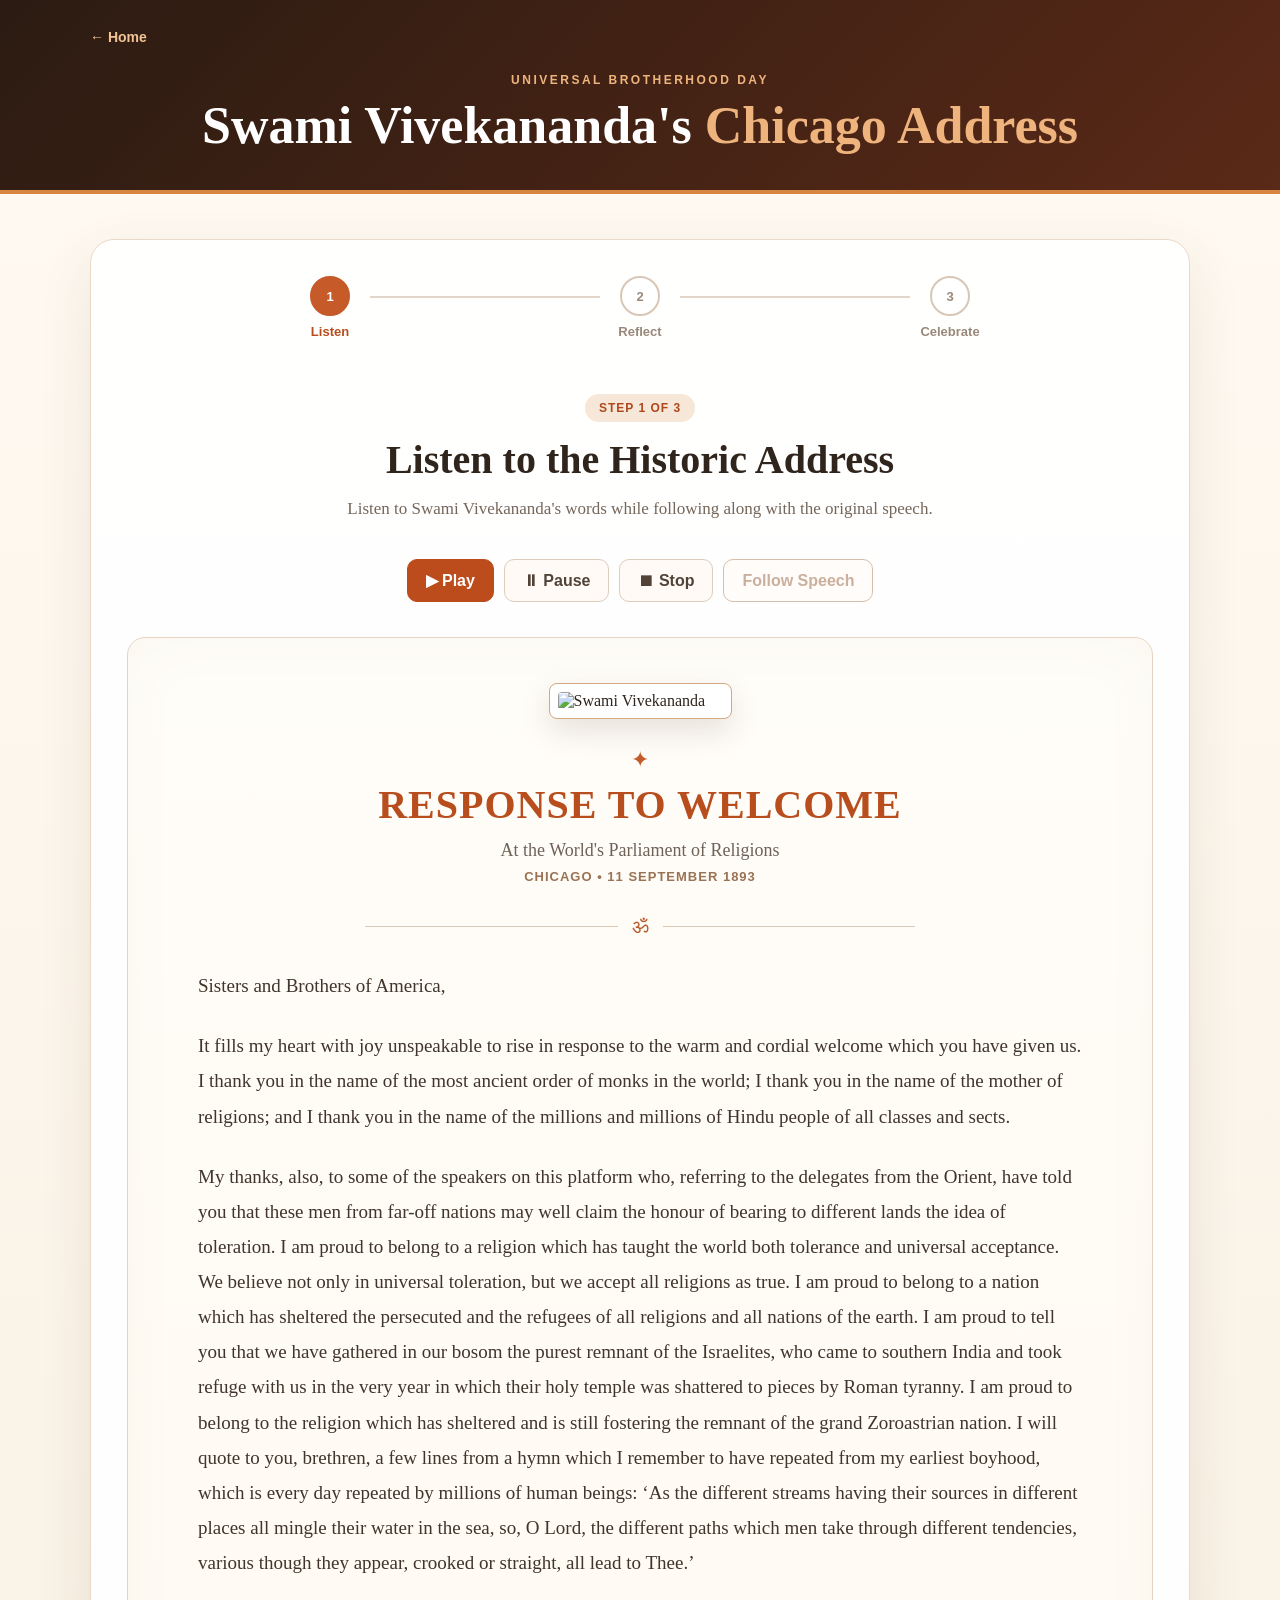
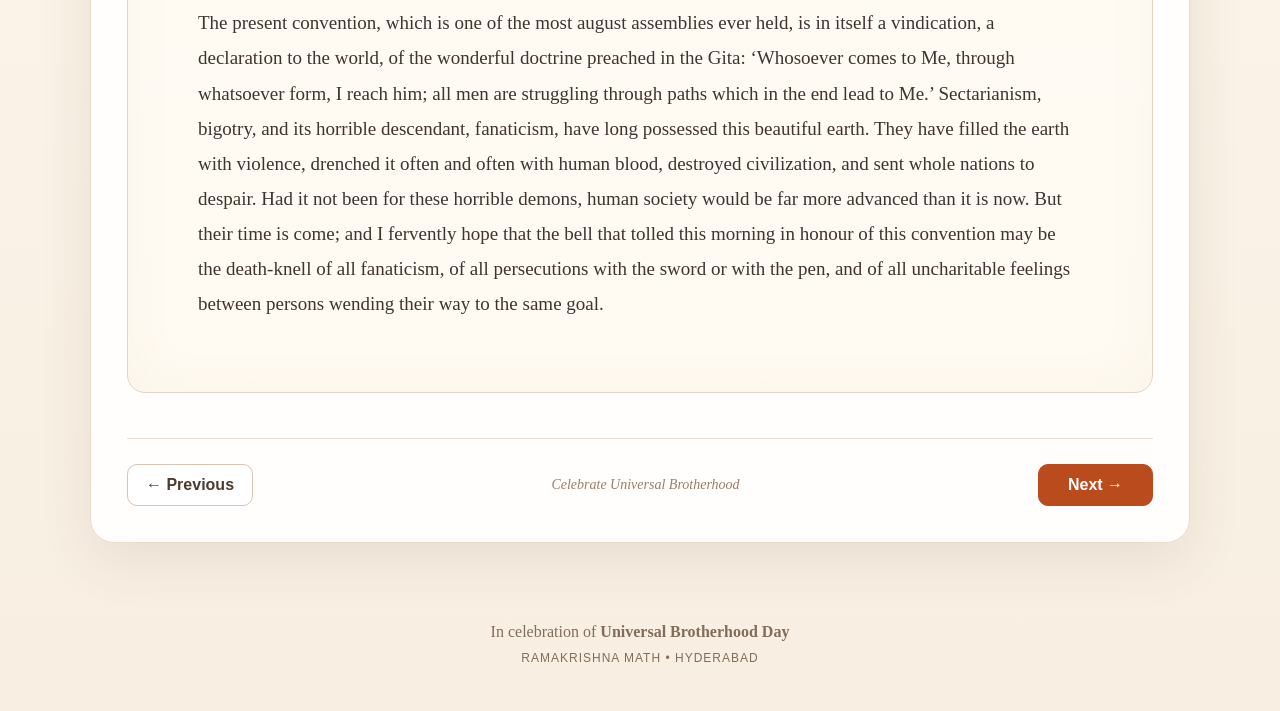
==== content.html @ 2d61b31a "Proto 1 AI UI" ====
<!DOCTYPE html>
<html lang="en">
<head>
    <meta charset="UTF-8">

    <meta
        name="viewport"
        content="width=device-width, initial-scale=1.0"
    >

    <title>Swami Vivekananda's Chicago Address</title>

    <link rel="stylesheet" href="style.css">
</head>

<body>

    <!-- ==================================================
         PAGE HEADER
    =================================================== -->

    <header class="site-header">
        <div class="header-inner">

            <a href="./" class="home-link">
                ← Home
            </a>

            <div class="header-title">
                <span class="header-kicker">
                    Universal Brotherhood Day
                </span>

                <h1>
                    Swami Vivekananda's
                    <span>Chicago Address</span>
                </h1>
            </div>

        </div>
    </header>


    <!-- ==================================================
         MAIN
    =================================================== -->

    <main class="page-shell">

        <section class="main-content">


            <!-- ==========================================
                 STEP INDICATOR
            =========================================== -->

            <div class="journey-progress">

                <div class="journey-step active">
                    <span class="journey-number">1</span>
                    <span>Listen</span>
                </div>

                <div class="journey-line"></div>

                <div class="journey-step">
                    <span class="journey-number">2</span>
                    <span>Reflect</span>
                </div>

                <div class="journey-line"></div>

                <div class="journey-step">
                    <span class="journey-number">3</span>
                    <span>Celebrate</span>
                </div>

            </div>


            <!-- ==================================================
                 SPEECH
            =================================================== -->

            <section id="speech_content">

                <div class="section-heading">

                    <span
                        id="speech_label"
                        class="step-badge"
                    >
                        Step 1 of 3
                    </span>

                    <h2>Listen to the Historic Address</h2>

                    <p>
                        Listen to Swami Vivekananda's words while
                        following along with the original speech.
                    </p>

                </div>


                <!-- AUDIO CONTROLS -->

                <div class="speech-controls">

                    <button
                        id="play_btn"
                        class="control-btn control-primary"
                        type="button"
                    >
                        <span>▶</span>
                        Play
                    </button>


                    <button
                        id="pause_btn"
                        class="control-btn"
                        type="button"
                    >
                        <span>⏸</span>
                        Pause
                    </button>


                    <button
                        id="stop_btn"
                        class="control-btn"
                        type="button"
                    >
                        <span>⏹</span>
                        Stop
                    </button>


                    <button
                        id="toggle_speech_btn"
                        class="control-btn follow-btn"
                        type="button"
                        disabled
                    >
                        Follow Speech
                    </button>

                </div>


                <audio
                    id="speech_audio"
                    src="./speech.mp3"
                ></audio>


                <!-- SPEECH DOCUMENT -->

                <section id="speech_container">

                    <div class="speech-portrait">

                        <div class="portrait-frame">

                            <img
                                src="https://belurmath.org/wp-content/uploads/2018/07/Swami-Vivekananda-Chicago-Address-217x300.png"
                                alt="Swami Vivekananda"
                            >

                        </div>

                    </div>


                    <div class="speech-heading">

                        <span class="speech-decoration">
                            ✦
                        </span>

                        <h2>
                            Response to Welcome
                        </h2>

                        <p>
                            At the World's Parliament of Religions
                        </p>

                        <strong>
                            Chicago • 11 September 1893
                        </strong>

                    </div>


                    <div class="speech-divider">
                        <span></span>
                        <span class="divider-symbol">ॐ</span>
                        <span></span>
                    </div>


                    <section id="speech_main_text">

                        <p id="para_1"></p>
                        <p id="para_2"></p>
                        <p id="para_3"></p>
                        <p id="para_4"></p>

                    </section>

                </section>

            </section>


            <!-- ==================================================
                 QUIZ
            =================================================== -->

            <section id="quiz_content">

                <div class="section-heading">

                    <span
                        id="quiz_label"
                        class="step-badge"
                    >
                        Step 2 of 3
                    </span>

                    <h2>Reflect on the Message</h2>

                    <p>
                        Answer five simple questions about the
                        speech you have just experienced.
                    </p>

                </div>


                <div class="quiz-panel">

                    <div class="quiz-panel-heading">

                        <div>
                            <span class="mini-label">
                                Quick Quiz
                            </span>

                            <h3>
                                How well do you remember the message?
                            </h3>
                        </div>

                        <span class="question-count">
                            5 Questions
                        </span>

                    </div>


                    <div id="quiz_questions"></div>


                    <div class="quiz-actions">

                        <button
                            id="evaluate_quiz_btn"
                            class="primary-btn"
                            type="button"
                        >
                            Evaluate Answers
                        </button>


                        <button
                            id="reroll_quiz_btn"
                            class="secondary-btn"
                            type="button"
                        >
                            ↻ Reroll Questions
                        </button>


                        <span id="quiz_result"></span>

                    </div>

                </div>

            </section>


            <!-- ==================================================
                 SELFIE / CERTIFICATE
            =================================================== -->

            <section id="selfie_content">

                <div class="section-heading">

                    <span
                        id="selfie_label"
                        class="step-badge"
                    >
                        Step 3 of 3
                    </span>

                    <h2>Celebrate the Message</h2>

                    <p>
                        Add your name, take a selfie and create your
                        commemorative Universal Brotherhood Day
                        certificate.
                    </p>

                </div>


                <section
                    class="selfie-taker"
                    id="selfie_taker"
                >

                    <div class="certificate-intro">

                        <div class="certificate-icon">
                            ✦
                        </div>

                        <h3>
                            Your Certificate Awaits
                        </h3>

                        <p>
                            Enter your name exactly as you would
                            like it to appear on your certificate.
                        </p>

                    </div>


                    <div class="name-field">

                        <label for="user_name">
                            Your Name
                        </label>

                        <input
                            type="text"
                            id="user_name"
                            name="user_name"
                            placeholder="Enter your name..."
                            autocomplete="name"
                        >

                    </div>


                    <button
                        class="selfie-btn primary-btn"
                        id="selfie_btn"
                        type="button"
                    >
                        📷 Click a Selfie
                    </button>

                </section>

            </section>


            <!-- ==================================================
                 NAVIGATION
            =================================================== -->

            <footer class="flow-navigation">

                <button
                    id="prev_btn"
                    class="nav-btn nav-previous"
                    type="button"
                >
                    ← Previous
                </button>


                <span class="navigation-message">
                    Celebrate Universal Brotherhood
                </span>


                <button
                    id="next_btn"
                    class="nav-btn nav-next"
                    type="button"
                >
                    Next →
                </button>

            </footer>

        </section>

    </main>


    <footer class="site-footer">

        <p>
            In celebration of
            <strong>Universal Brotherhood Day</strong>
        </p>

        <span>
            Ramakrishna Math • Hyderabad
        </span>

    </footer>


    <script src="constants.js"></script>
    <script src="app.js"></script>

</body>
</html>
---- style.css ----
/* =========================================================
   GLOBAL
========================================================= */

* {
    box-sizing: border-box;
}

html {
    scroll-behavior: smooth;
}

body {
    margin: 0;

    font-family:
        Georgia,
        "Times New Roman",
        serif;

    color: #30251d;

    background:
        linear-gradient(
            180deg,
            #fffaf2 0%,
            #f8efe2 100%
        );

    min-height: 100vh;
}

button,
input {
    font: inherit;
}

button {
    cursor: pointer;
}

button:disabled {
    cursor: not-allowed;
    opacity: 0.45;
}


/* =========================================================
   HEADER
========================================================= */

.site-header {
    padding: 28px 24px 36px;

    background:
        linear-gradient(
            135deg,
            #2b1b12,
            #5a2917
        );

    color: white;

    border-bottom: 4px solid #d78642;
}

.header-inner {
    width: min(1100px, 100%);
    margin: 0 auto;
}

.home-link {
    display: inline-block;

    margin-bottom: 28px;

    color: #f2c495;

    font-family: Arial, sans-serif;
    font-size: 14px;
    font-weight: 700;

    text-decoration: none;
}

.home-link:hover {
    color: white;
}

.header-title {
    text-align: center;
}

.header-kicker {
    display: block;

    margin-bottom: 10px;

    color: #efb47d;

    font-family: Arial, sans-serif;
    font-size: 12px;
    font-weight: 700;

    letter-spacing: 2.5px;
    text-transform: uppercase;
}

.header-title h1 {
    margin: 0;

    font-size: clamp(32px, 5vw, 52px);
    line-height: 1.1;
}

.header-title h1 span {
    color: #efb47d;
}


/* =========================================================
   PAGE SHELL
========================================================= */

.page-shell {
    width: min(1100px, calc(100% - 32px));

    margin: 45px auto;
}

.main-content {
    padding: 36px;

    background: rgba(255, 255, 255, 0.94);

    border: 1px solid #ead9c7;
    border-radius: 24px;

    box-shadow:
        0 18px 55px
        rgba(73, 45, 26, 0.09);
}


/* =========================================================
   JOURNEY PROGRESS
========================================================= */

.journey-progress {
    max-width: 700px;

    display: flex;
    align-items: center;

    margin: 0 auto 55px;
}

.journey-step {
    display: flex;
    flex-direction: column;
    align-items: center;

    gap: 8px;

    min-width: 80px;

    color: #9a887a;

    font-family: Arial, sans-serif;
    font-size: 13px;
    font-weight: 700;
}

.journey-number {
    width: 40px;
    height: 40px;

    display: flex;
    align-items: center;
    justify-content: center;

    border: 2px solid #d8c7b7;
    border-radius: 50%;

    background: white;
}

.journey-step.active {
    color: #b84e1e;
}

.journey-step.active .journey-number {
    border-color: #c65a28;
    background: #c65a28;
    color: white;
}

.journey-line {
    flex: 1;

    height: 2px;

    margin-bottom: 22px;

    background: #e3d5c8;
}


/* =========================================================
   SECTION HEADINGS
========================================================= */

.section-heading {
    max-width: 760px;

    margin: 0 auto 35px;

    text-align: center;
}

.step-badge {
    display: inline-block;

    margin-bottom: 14px;
    padding: 7px 14px;

    border-radius: 999px;

    background: #f7e7d8;
    color: #ad481d;

    font-family: Arial, sans-serif;
    font-size: 12px;
    font-weight: 800;

    letter-spacing: 1px;
    text-transform: uppercase;
}

.section-heading h2 {
    margin: 0 0 12px;

    font-size: clamp(29px, 4vw, 40px);
}

.section-heading p {
    margin: 0;

    color: #75665a;

    font-size: 17px;
    line-height: 1.7;
}


/* =========================================================
   SPEECH CONTROLS
========================================================= */

.speech-controls {
    display: flex;
    flex-wrap: wrap;
    justify-content: center;

    gap: 10px;

    margin-bottom: 35px;
}

.control-btn,
.primary-btn,
.secondary-btn,
.nav-btn,
.selfie-btn {
    border: 0;
    border-radius: 10px;

    padding: 11px 18px;

    font-family: Arial, sans-serif;
    font-weight: 700;

    transition:
        transform 0.18s ease,
        background 0.18s ease,
        box-shadow 0.18s ease;
}

.control-btn {
    border: 1px solid #ddcdbc;

    background: #fffaf5;
    color: #514338;
}

.control-btn:hover:not(:disabled) {
    background: #f7eadf;
    transform: translateY(-1px);
}

.control-primary {
    border-color: #bc4c1c;

    background: #bc4c1c;
    color: white;
}

.control-primary:hover:not(:disabled) {
    background: #963b16;
}

.follow-btn {
    border-color: #a57245;
    color: #8b5228;
}


/* =========================================================
   SPEECH DOCUMENT
========================================================= */

#speech_container {
    padding: 45px clamp(22px, 6vw, 70px);

    border: 1px solid #e4d4c3;
    border-radius: 18px;

    background:
        linear-gradient(
            rgba(255, 253, 248, 0.96),
            rgba(255, 250, 241, 0.96)
        );

    box-shadow:
        inset 0 0 60px
        rgba(119, 77, 40, 0.035);
}

.speech-portrait {
    display: flex;
    justify-content: center;

    margin-bottom: 28px;
}

.portrait-frame {
    padding: 8px;

    border: 1px solid #d3aa7e;
    border-radius: 8px;

    background: #fff;

    box-shadow:
        0 12px 30px
        rgba(64, 39, 22, 0.13);
}

.portrait-frame img {
    display: block;

    width: 165px;
    height: auto;

    border-radius: 4px;
}

.speech-heading {
    text-align: center;
}

.speech-decoration {
    color: #c45a28;

    font-size: 22px;
}

.speech-heading h2 {
    margin: 8px 0 12px;

    color: #b84e1e;

    font-size: clamp(28px, 4vw, 40px);

    text-transform: uppercase;
    letter-spacing: 1px;
}

.speech-heading p {
    margin: 0 0 6px;

    color: #6f6258;

    font-size: 18px;
}

.speech-heading strong {
    color: #9a7254;

    font-family: Arial, sans-serif;
    font-size: 13px;

    letter-spacing: 1px;
    text-transform: uppercase;
}

.speech-divider {
    display: flex;
    align-items: center;

    gap: 14px;

    max-width: 550px;

    margin: 30px auto;
}

.speech-divider > span:not(.divider-symbol) {
    flex: 1;
    height: 1px;

    background: #ddc8b5;
}

.divider-symbol {
    color: #b85a2b;

    font-size: 20px;
}


/* =========================================================
   SPEECH TEXT
========================================================= */

#speech_main_text {
    height: auto;

    overflow: visible;

    color: #40352c;

    font-size: 19px;
    line-height: 1.85;

    transition: height 0.3s ease;
}

#speech_main_text p {
    margin: 0 0 25px;
}

#speech_main_text.follow-speech {
    height: 500px;

    overflow-y: hidden;

    padding: 15px 20px;

    border-radius: 12px;

    background: #fff;
}

.word {
    border-radius: 4px;

    transition:
        background 0.12s ease,
        color 0.12s ease;
}

.word-active {
    padding: 2px 3px;

    background: #f6c66c;
    color: #42260d;
}


/* =========================================================
   QUIZ
========================================================= */

#quiz_content,
#selfie_content {
    display: none;
}

.quiz-panel {
    max-width: 820px;

    margin: 0 auto;

    padding: 30px;

    border: 1px solid #e3d4c5;
    border-radius: 18px;

    background: #fffdf9;
}

.quiz-panel-heading {
    display: flex;
    justify-content: space-between;
    align-items: flex-start;

    gap: 20px;

    margin-bottom: 30px;
}

.mini-label {
    color: #b64d1f;

    font-family: Arial, sans-serif;
    font-size: 12px;
    font-weight: 800;

    letter-spacing: 1.5px;
    text-transform: uppercase;
}

.quiz-panel-heading h3 {
    margin: 7px 0 0;

    font-size: 25px;
}

.question-count {
    flex-shrink: 0;

    padding: 7px 12px;

    border-radius: 999px;

    background: #f4e8dc;
    color: #80583a;

    font-family: Arial, sans-serif;
    font-size: 12px;
    font-weight: 700;
}

.quiz-question {
    margin-bottom: 25px;
    padding: 22px;

    border: 1px solid #eadfd4;
    border-radius: 12px;

    background: white;
}

.quiz-question h3 {
    margin: 0 0 18px;

    font-size: 18px;
    line-height: 1.5;
}

.quiz-option {
    display: block;

    margin: 9px 0;
    padding: 12px 14px;

    border: 1px solid #e6ddd5;
    border-radius: 9px;

    font-family: Arial, sans-serif;
    font-size: 15px;

    cursor: pointer;

    transition:
        border 0.15s ease,
        background 0.15s ease;
}

.quiz-option:hover {
    border-color: #d7a37d;
    background: #fff8f1;
}

.quiz-option input {
    margin-right: 10px;
}

.quiz-option.correct {
    border-color: #76a978;
    background: #e8f5e8;
}

.quiz-option.wrong {
    border-color: #d77b73;
    background: #fae6e4;
}

.quiz-actions {
    display: flex;
    flex-wrap: wrap;
    align-items: center;

    gap: 12px;

    margin-top: 25px;
}

.primary-btn {
    background: #bd4e1e;
    color: white;
}

.primary-btn:hover:not(:disabled) {
    background: #963b16;

    transform: translateY(-1px);
}

.secondary-btn {
    border: 1px solid #dac8b8;

    background: white;
    color: #604b3c;
}

.secondary-btn:hover {
    background: #f8eee5;
}

#quiz_result {
    margin-left: auto;

    color: #8d421f;

    font-family: Arial, sans-serif;
    font-size: 18px;
    font-weight: 800;
}


/* =========================================================
   SELFIE / CERTIFICATE
========================================================= */

.selfie-taker {
    max-width: 900px;

    margin: 0 auto;
    padding: 35px;

    border: 1px solid #e1cfbd;
    border-radius: 18px;

    background:
        linear-gradient(
            135deg,
            #fffaf3,
            #f8eadb
        );

    text-align: center;
}

.certificate-intro {
    max-width: 570px;

    margin: 0 auto 30px;
}

.certificate-icon {
    width: 55px;
    height: 55px;

    display: flex;
    align-items: center;
    justify-content: center;

    margin: 0 auto 15px;

    border-radius: 50%;

    background: #c15828;
    color: white;

    font-size: 22px;
}

.certificate-intro h3 {
    margin: 0 0 10px;

    font-size: 27px;
}

.certificate-intro p {
    margin: 0;

    color: #77675b;

    font-size: 16px;
    line-height: 1.6;
}

.name-field {
    max-width: 480px;

    margin: 0 auto 20px;

    text-align: left;
}

.name-field label {
    display: block;

    margin-bottom: 8px;

    font-family: Arial, sans-serif;
    font-size: 13px;
    font-weight: 800;

    color: #5d4939;
}

#user_name {
    width: 100%;

    padding: 14px 16px;

    border: 1px solid #d5c0ae;
    border-radius: 10px;

    outline: none;

    background: white;

    font-family: Arial, sans-serif;
    font-size: 16px;

    transition:
        border 0.2s ease,
        box-shadow 0.2s ease;
}

#user_name:focus {
    border-color: #c45b29;

    box-shadow:
        0 0 0 3px
        rgba(196, 91, 41, 0.12);
}

.selfie-btn {
    display: block;

    margin: 15px auto;
}


/* Camera */

#selfie_taker video {
    display: block;

    width: 400px;
    height: 600px;
    max-width: 100%;

    margin: 25px auto;

    border: 6px solid white;
    border-radius: 20px;

    object-fit: cover;
    object-position: center;

    box-shadow:
        0 12px 35px
        rgba(58, 37, 24, 0.18);
}


/* Certificate preview */

#selfie_taker canvas {
    display: block;

    width: 100%;
    max-width: 800px;
    height: auto;

    margin: 30px auto;

    border-radius: 10px;

    box-shadow:
        0 15px 40px
        rgba(57, 36, 21, 0.16);
}

.capture-btn,
.download-btn {
    display: block;

    margin: 15px auto;
    padding: 11px 22px;

    border: 0;
    border-radius: 10px;

    background: #bd4e1e;
    color: white;

    font-family: Arial, sans-serif;
    font-weight: 700;
}


/* =========================================================
   BOTTOM NAVIGATION
========================================================= */

.flow-navigation {
    display: flex;
    align-items: center;
    justify-content: space-between;

    gap: 20px;

    margin-top: 45px;
    padding-top: 25px;

    border-top: 1px solid #eadfd4;
}

.nav-btn {
    min-width: 115px;

    border: 1px solid #d8c5b4;

    background: white;
    color: #4d3b2e;
}

.nav-btn:hover:not(:disabled) {
    background: #f7ece2;

    transform: translateY(-1px);
}

.nav-next {
    border-color: #b94b1c;

    background: #b94b1c;
    color: white;
}

.nav-next:hover:not(:disabled) {
    background: #923914;
}

.navigation-message {
    color: #9b7d66;

    font-size: 14px;
    font-style: italic;
}


/* =========================================================
   SITE FOOTER
========================================================= */

.site-footer {
    padding: 35px 20px 45px;

    text-align: center;

    color: #826c5a;
}

.site-footer p {
    margin: 0 0 7px;
}

.site-footer span {
    font-family: Arial, sans-serif;
    font-size: 12px;

    letter-spacing: 1px;
    text-transform: uppercase;
}


/* =========================================================
   MOBILE
========================================================= */

@media (max-width: 700px) {

    .page-shell {
        width: min(100% - 18px, 1100px);

        margin: 18px auto;
    }

    .main-content {
        padding: 24px 16px;

        border-radius: 16px;
    }

    .journey-step {
        min-width: 55px;

        font-size: 11px;
    }

    .journey-number {
        width: 34px;
        height: 34px;
    }

    #speech_container {
        padding: 30px 18px;
    }

    #speech_main_text {
        font-size: 17px;
        line-height: 1.75;
    }

    #speech_main_text.follow-speech {
        height: 420px;
        padding: 10px;
    }

    .speech-controls {
        display: grid;
        grid-template-columns: 1fr 1fr;
    }

    .control-btn {
        width: 100%;
    }

    .quiz-panel {
        padding: 18px;
    }

    .quiz-panel-heading {
        flex-direction: column;
    }

    .quiz-actions {
        flex-direction: column;
        align-items: stretch;
    }

    .quiz-actions button {
        width: 100%;
    }

    #quiz_result {
        margin-left: 0;

        text-align: center;
    }

    .selfie-taker {
        padding: 25px 16px;
    }

    .flow-navigation {
        flex-wrap: wrap;
    }

    .navigation-message {
        display: none;
    }

    .nav-btn {
        flex: 1;
    }

}
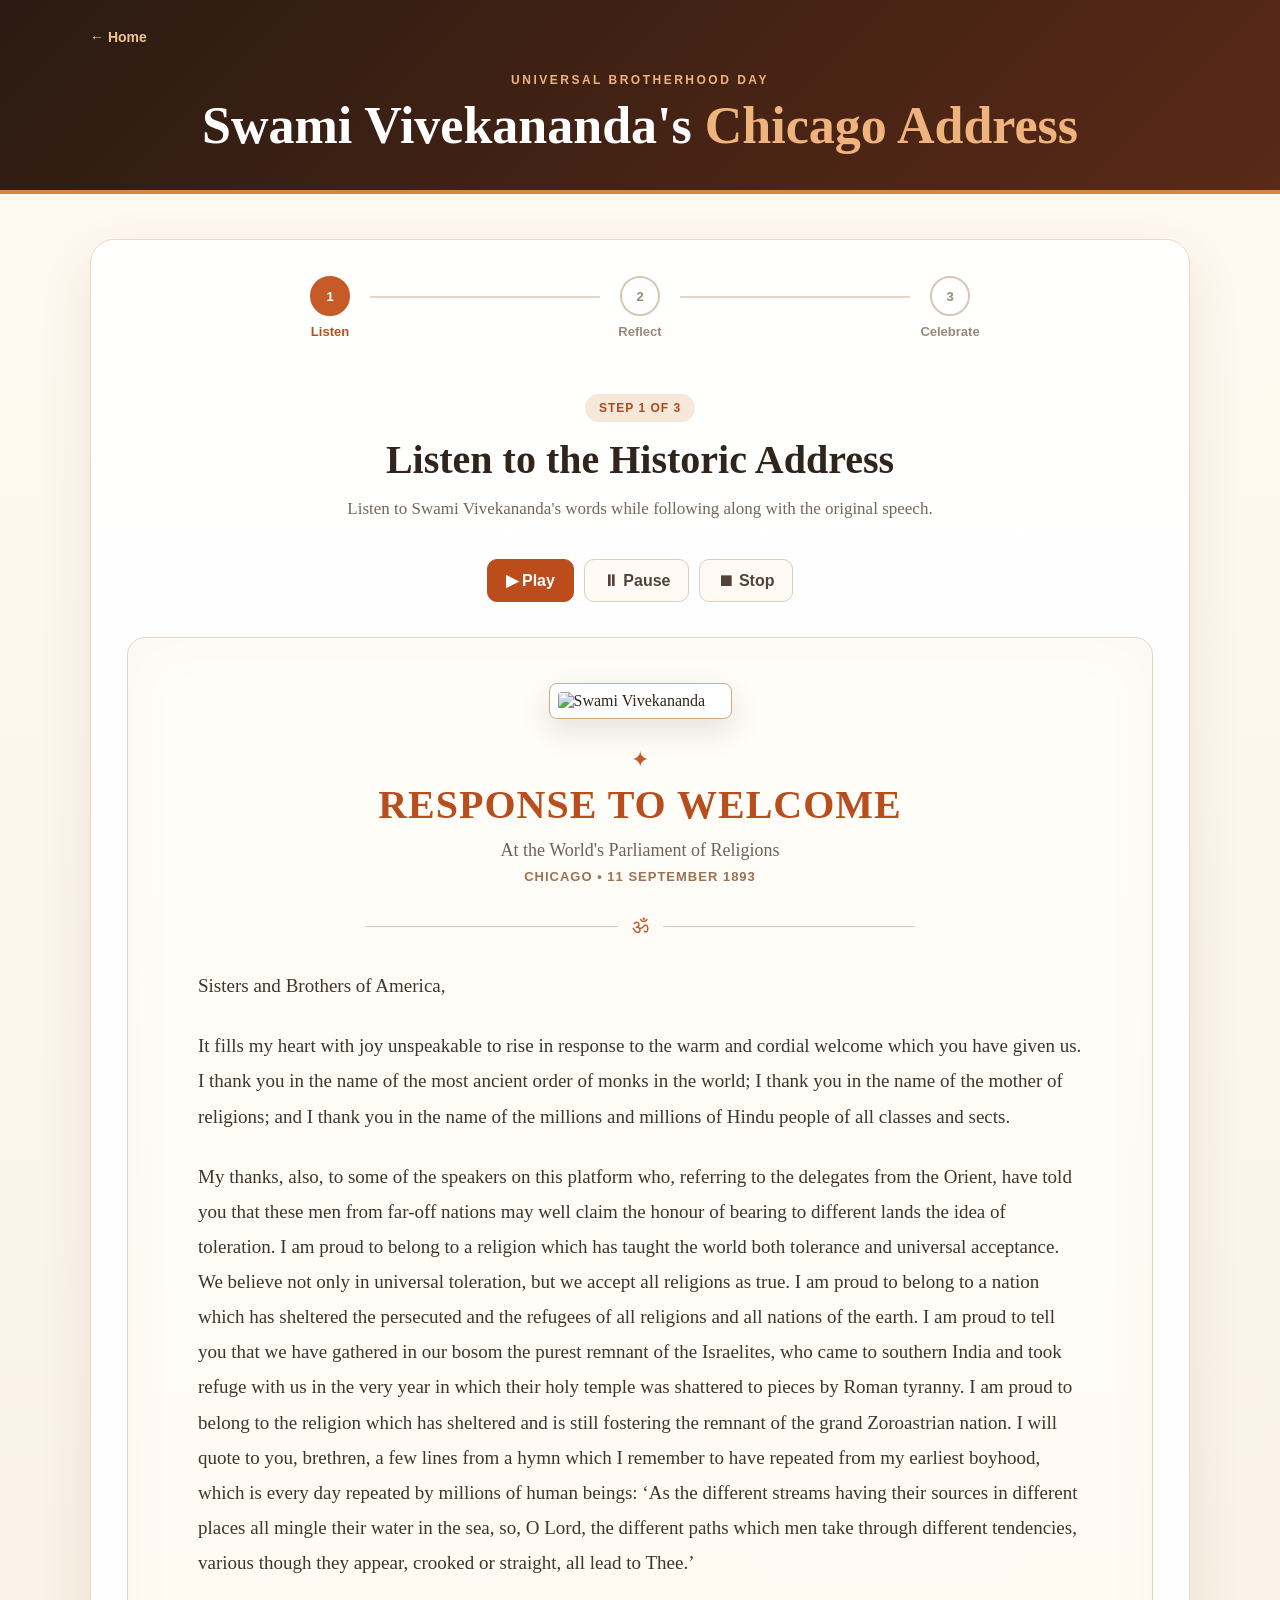
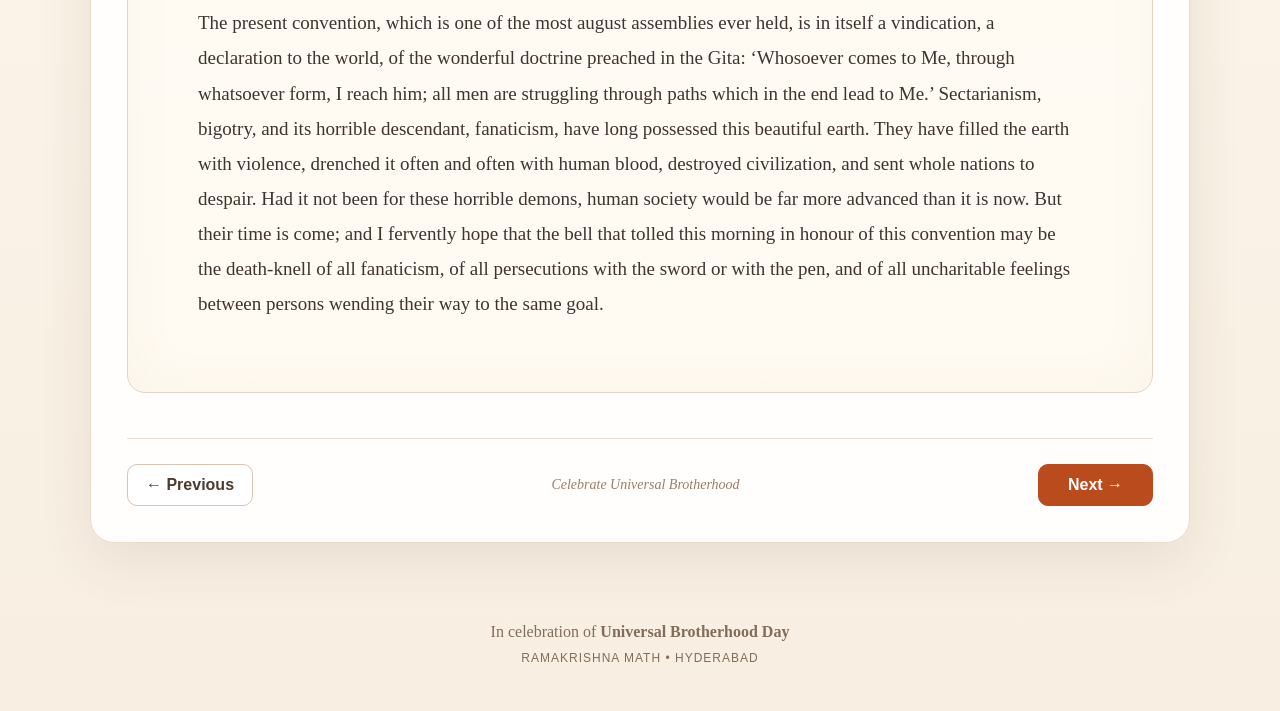
==== commit b56e449d: "Share button Added" ====
--- a/content.html
+++ b/content.html
@@ -56,21 +56,21 @@
 
             <div class="journey-progress">
 
-                <div class="journey-step active">
+                <div id="speech_journey_step" class="journey-step active">
                     <span class="journey-number">1</span>
                     <span>Listen</span>
                 </div>
 
                 <div class="journey-line"></div>
 
-                <div class="journey-step">
+                <div id="quiz_journey_step" class="journey-step">
                     <span class="journey-number">2</span>
                     <span>Reflect</span>
                 </div>
 
                 <div class="journey-line"></div>
 
-                <div class="journey-step">
+                <div id="selfie_journey_step" class="journey-step">
                     <span class="journey-number">3</span>
                     <span>Celebrate</span>
                 </div>
@@ -141,6 +141,7 @@
                         id="toggle_speech_btn"
                         class="control-btn follow-btn"
                         type="button"
+                        style="display:none;"
                         disabled
                     >
                         Follow Speech
--- a/style.css
+++ b/style.css
@@ -760,25 +760,24 @@
 /* Camera */
 
 #selfie_taker video {
-    display: block;
-
-    width: 400px;
-    height: 600px;
-    max-width: 100%;
-
-    margin: 25px auto;
-
-    border: 6px solid white;
-    border-radius: 20px;
-
-    object-fit: cover;
-    object-position: center;
-
-    box-shadow:
-        0 12px 35px
-        rgba(58, 37, 24, 0.18);
-}
-
+  display: block;
+
+  width: min(100%, 600px);
+  height: auto;
+  aspect-ratio: 2 / 3;
+
+  margin: 25px auto;
+
+  object-fit: contain;
+  object-position: center;
+
+  transform: scaleX(-1);
+
+  background: #111;
+
+  border: 6px solid white;
+  border-radius: 20px;
+}
 
 /* Certificate preview */
 
@@ -799,7 +798,8 @@
 }
 
 .capture-btn,
-.download-btn {
+.download-btn,
+.share-cert-btn{
     display: block;
 
     margin: 15px auto;
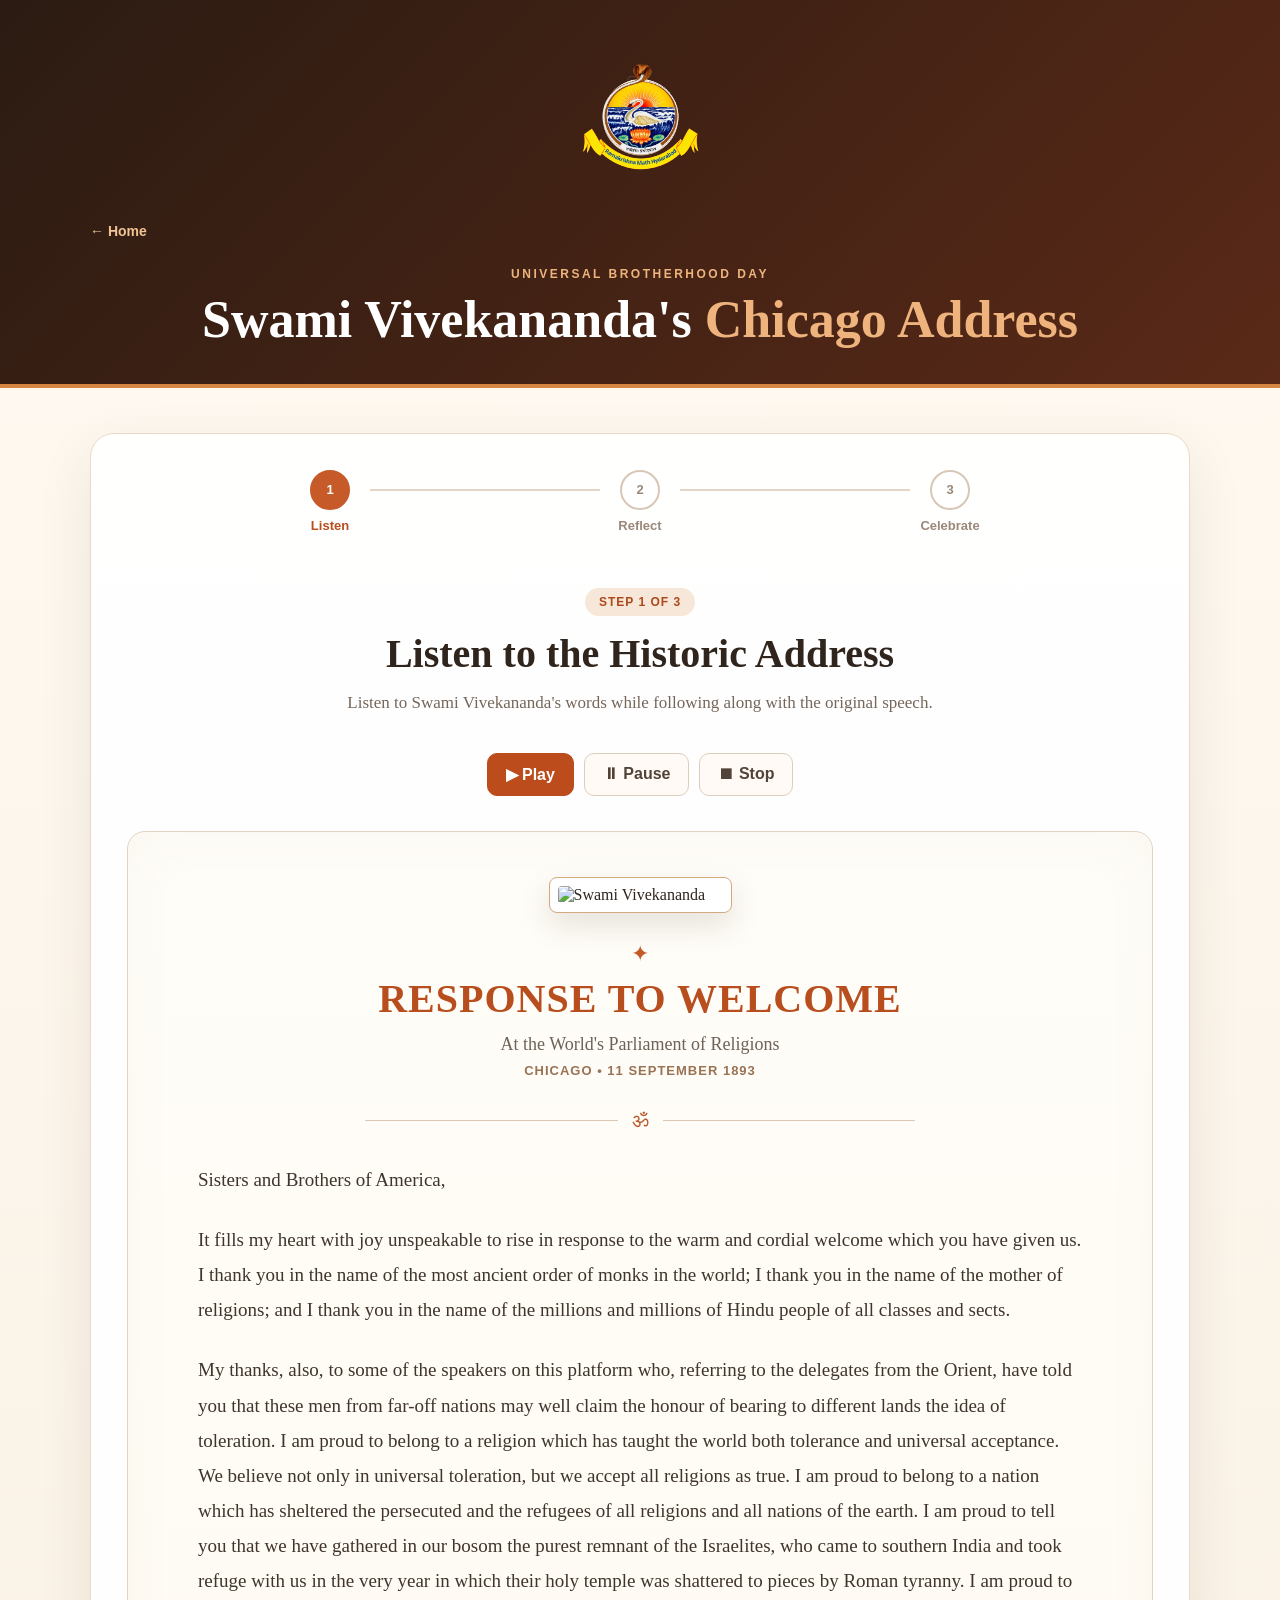
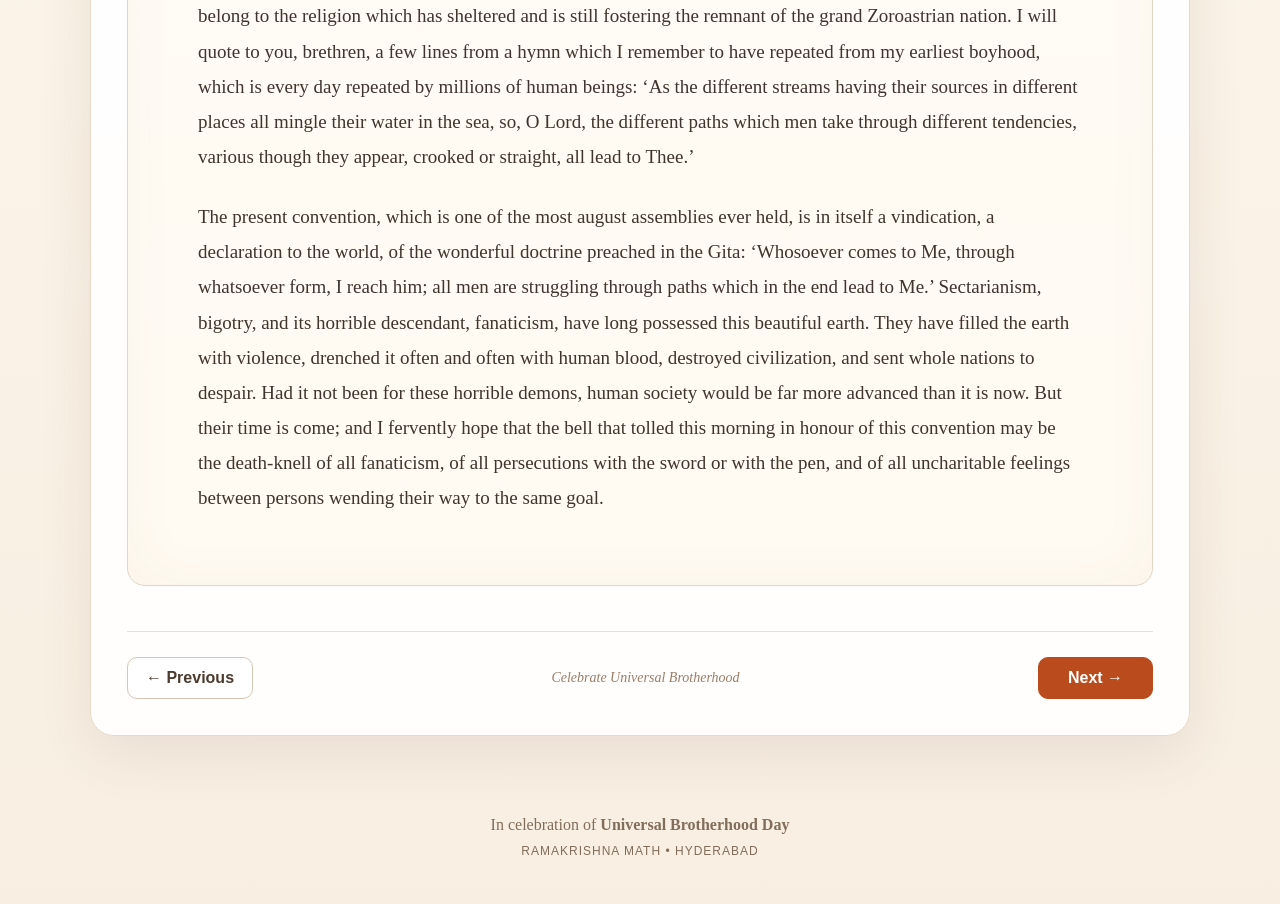
==== commit 6009b83c: "Add images and logo assets" ====
--- a/content.html
+++ b/content.html
@@ -21,6 +21,14 @@
 
     <header class="site-header">
         <div class="header-inner">
+
+            <a href="./" class="brand" aria-label="Universal Brotherhood Day home">
+                <img
+                    class="site-logo"
+                    src="./rkm_hyd_logo.svg"
+                    alt="Ramakrishna Math Hyderabad logo"
+                >
+            </a>
 
             <a href="./" class="home-link">
                 ← Home
--- a/style.css
+++ b/style.css
@@ -67,6 +67,17 @@
 .header-inner {
     width: min(1100px, 100%);
     margin: 0 auto;
+}
+
+.brand {
+    display: block;
+}
+
+.site-logo {
+    display: block;
+    width: 120px;
+    height: auto;
+    margin: 0 auto 24px;
 }
 
 .home-link {
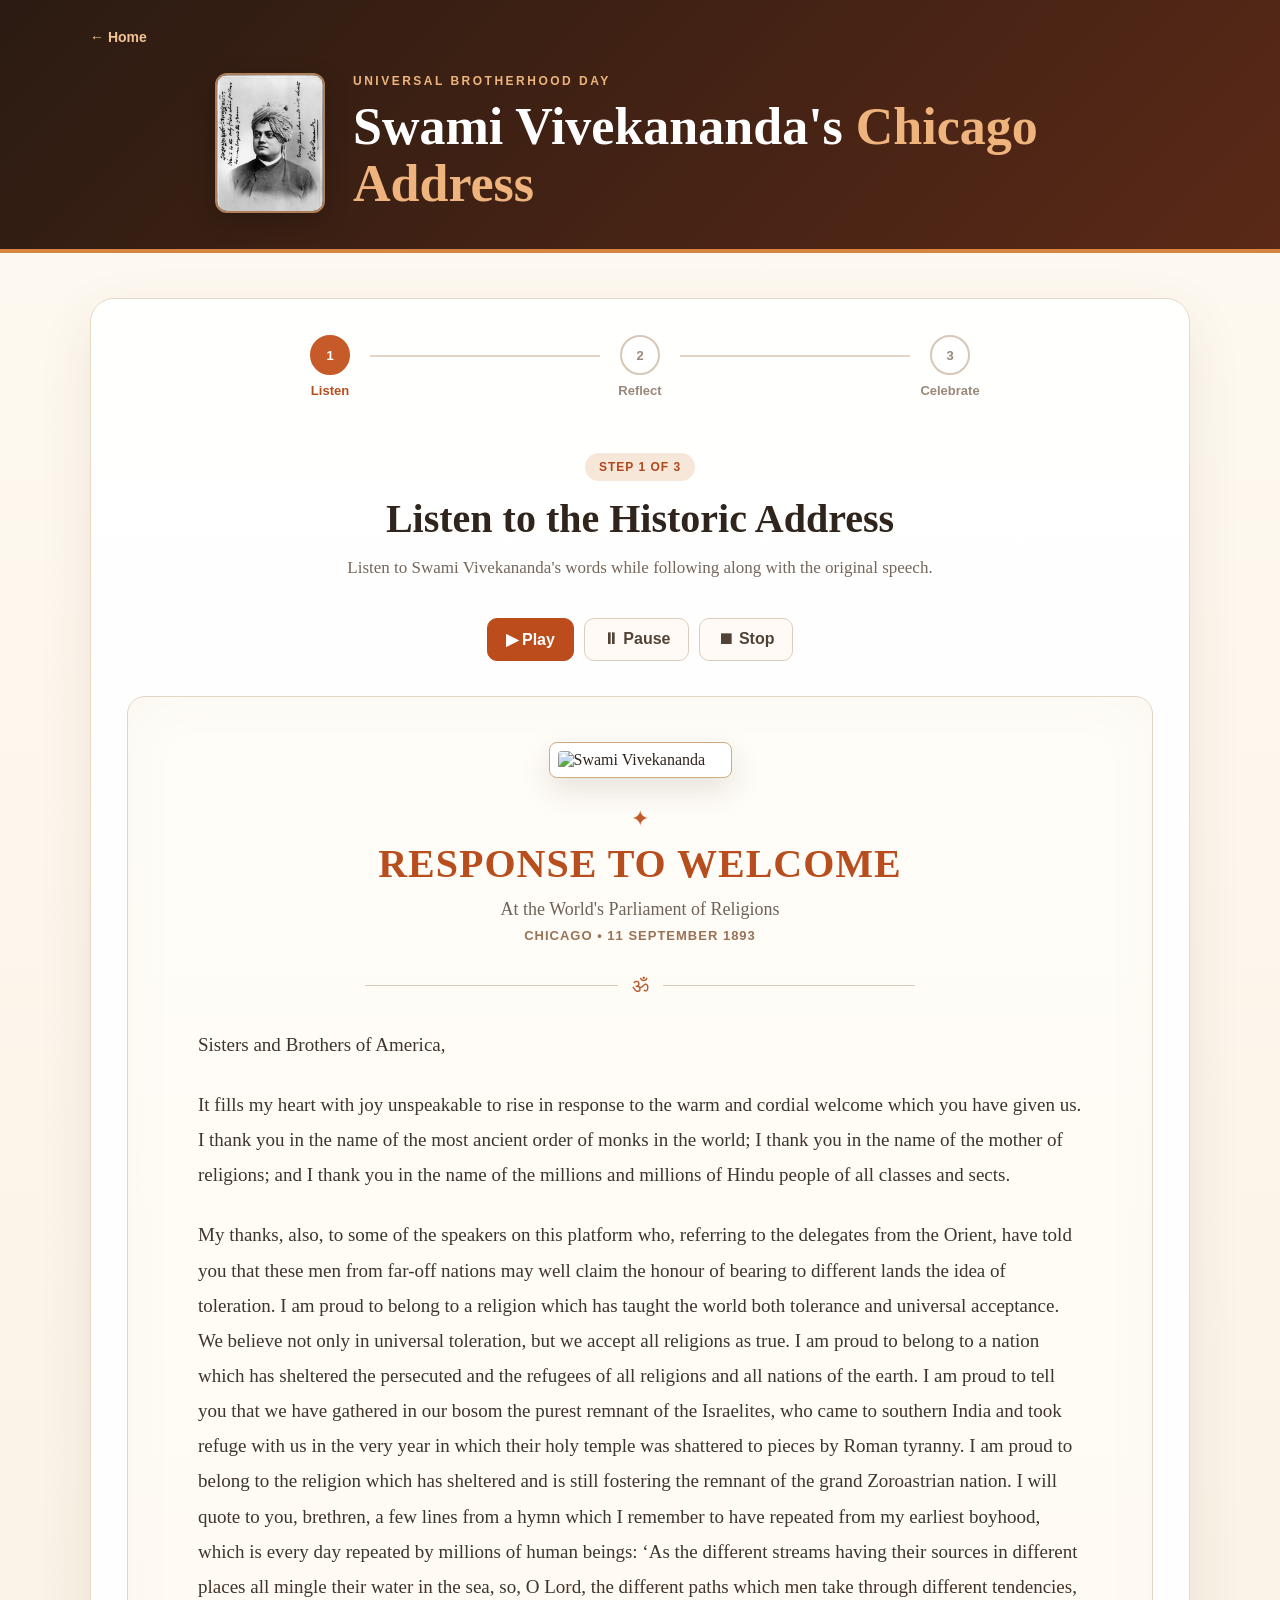
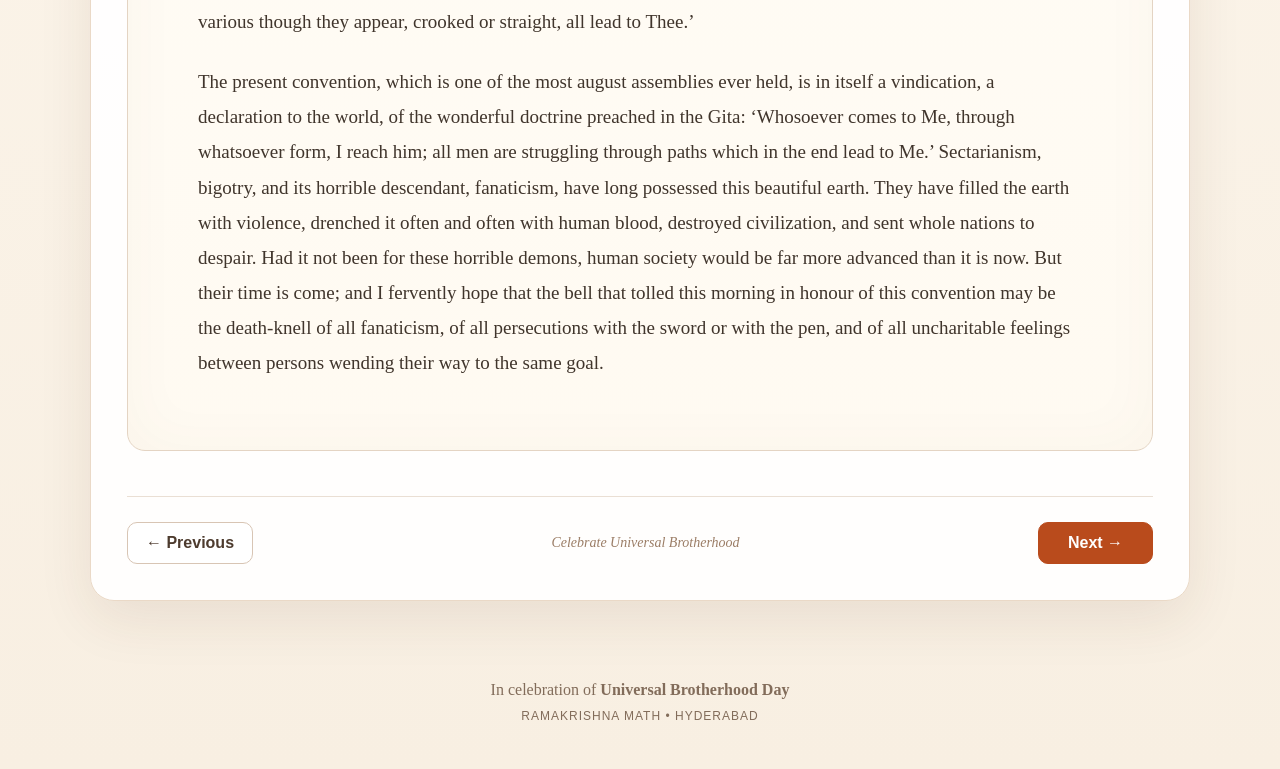
==== commit a270cfcd: "Added Swamiji Photo to Main flow Header, also updated share link" ====
--- a/content.html
+++ b/content.html
@@ -19,20 +19,20 @@
          PAGE HEADER
     =================================================== -->
 
-    <header class="site-header">
-        <div class="header-inner">
-
-            <a href="./" class="brand" aria-label="Universal Brotherhood Day home">
-                <img
-                    class="site-logo"
-                    src="./rkm_hyd_logo.svg"
-                    alt="Ramakrishna Math Hyderabad logo"
-                >
-            </a>
-
-            <a href="./" class="home-link">
-                ← Home
-            </a>
+<header class="site-header">
+    <div class="header-inner">
+
+        <a href="./" class="home-link">
+            ← Home
+        </a>
+
+        <div class="header-hero">
+
+            <img
+                src="./swamiji_chicago_header.jpg"
+                alt="Swami Vivekananda"
+                class="header-swami"
+            >
 
             <div class="header-title">
                 <span class="header-kicker">
@@ -46,8 +46,9 @@
             </div>
 
         </div>
-    </header>
-
+
+    </div>
+</header>
 
     <!-- ==================================================
          MAIN
--- a/style.css
+++ b/style.css
@@ -69,16 +69,8 @@
     margin: 0 auto;
 }
 
-.brand {
-    display: block;
-}
-
-.site-logo {
-    display: block;
-    width: 120px;
-    height: auto;
-    margin: 0 auto 24px;
-}
+
+/* HOME LINK */
 
 .home-link {
     display: inline-block;
@@ -98,8 +90,46 @@
     color: white;
 }
 
+
+/* IMAGE + TITLE */
+
+.header-hero {
+    display: flex;
+    align-items: center;
+    justify-content: center;
+
+    gap: 28px;
+
+    max-width: 850px;
+    margin: 0 auto;
+}
+
+
+/* SWAMIJI IMAGE */
+
+.header-swami {
+    width: 110px;
+    height: 140px;
+
+    object-fit: cover;
+    object-position: top center;
+
+    flex-shrink: 0;
+
+    border-radius: 12px;
+
+    border: 2px solid rgba(239, 180, 125, 0.65);
+
+    box-shadow:
+        0 8px 25px
+        rgba(0, 0, 0, 0.22);
+}
+
+
+/* TITLE */
+
 .header-title {
-    text-align: center;
+    text-align: left;
 }
 
 .header-kicker {
@@ -128,6 +158,39 @@
     color: #efb47d;
 }
 
+
+/* MOBILE */
+
+@media (max-width: 600px) {
+
+    .site-header {
+        padding: 20px 16px 28px;
+    }
+
+    .home-link {
+        margin-bottom: 20px;
+    }
+
+    .header-hero {
+        gap: 16px;
+    }
+
+    .header-swami {
+        width: 75px;
+        height: 100px;
+
+        border-radius: 9px;
+    }
+
+    .header-title h1 {
+        font-size: 28px;
+    }
+
+    .header-kicker {
+        font-size: 10px;
+        letter-spacing: 1.5px;
+    }
+}
 
 /* =========================================================
    PAGE SHELL
@@ -827,6 +890,65 @@
 }
 
 
+.participation-message {
+  max-width: 650px;
+
+  margin: 30px auto 10px;
+  padding: 24px 28px;
+
+  text-align: center;
+
+  background: #fff8ef;
+
+  border: 1px solid #ead4bd;
+  border-radius: 16px;
+
+  box-shadow:
+    0 8px 25px rgba(80, 48, 25, 0.07);
+}
+
+.participation-icon {
+  display: block;
+
+  margin-bottom: 8px;
+
+  color: #c35422;
+  font-size: 22px;
+}
+
+.thank-you {
+  margin: 0 0 10px;
+
+  color: #a7431c;
+
+  font-family: Georgia, serif;
+  font-size: 22px;
+  font-weight: bold;
+}
+
+.invitation {
+  margin: 0;
+
+  color: #5d4a3d;
+
+  font-size: 16px;
+  line-height: 1.7;
+}
+
+.invitation strong {
+  color: #8f3c1c;
+}
+
+.invitation-closing {
+  margin: 12px 0 0;
+
+  color: #806653;
+
+  font-size: 14px;
+  font-style: italic;
+}
+
+
 /* =========================================================
    BOTTOM NAVIGATION
 ========================================================= */
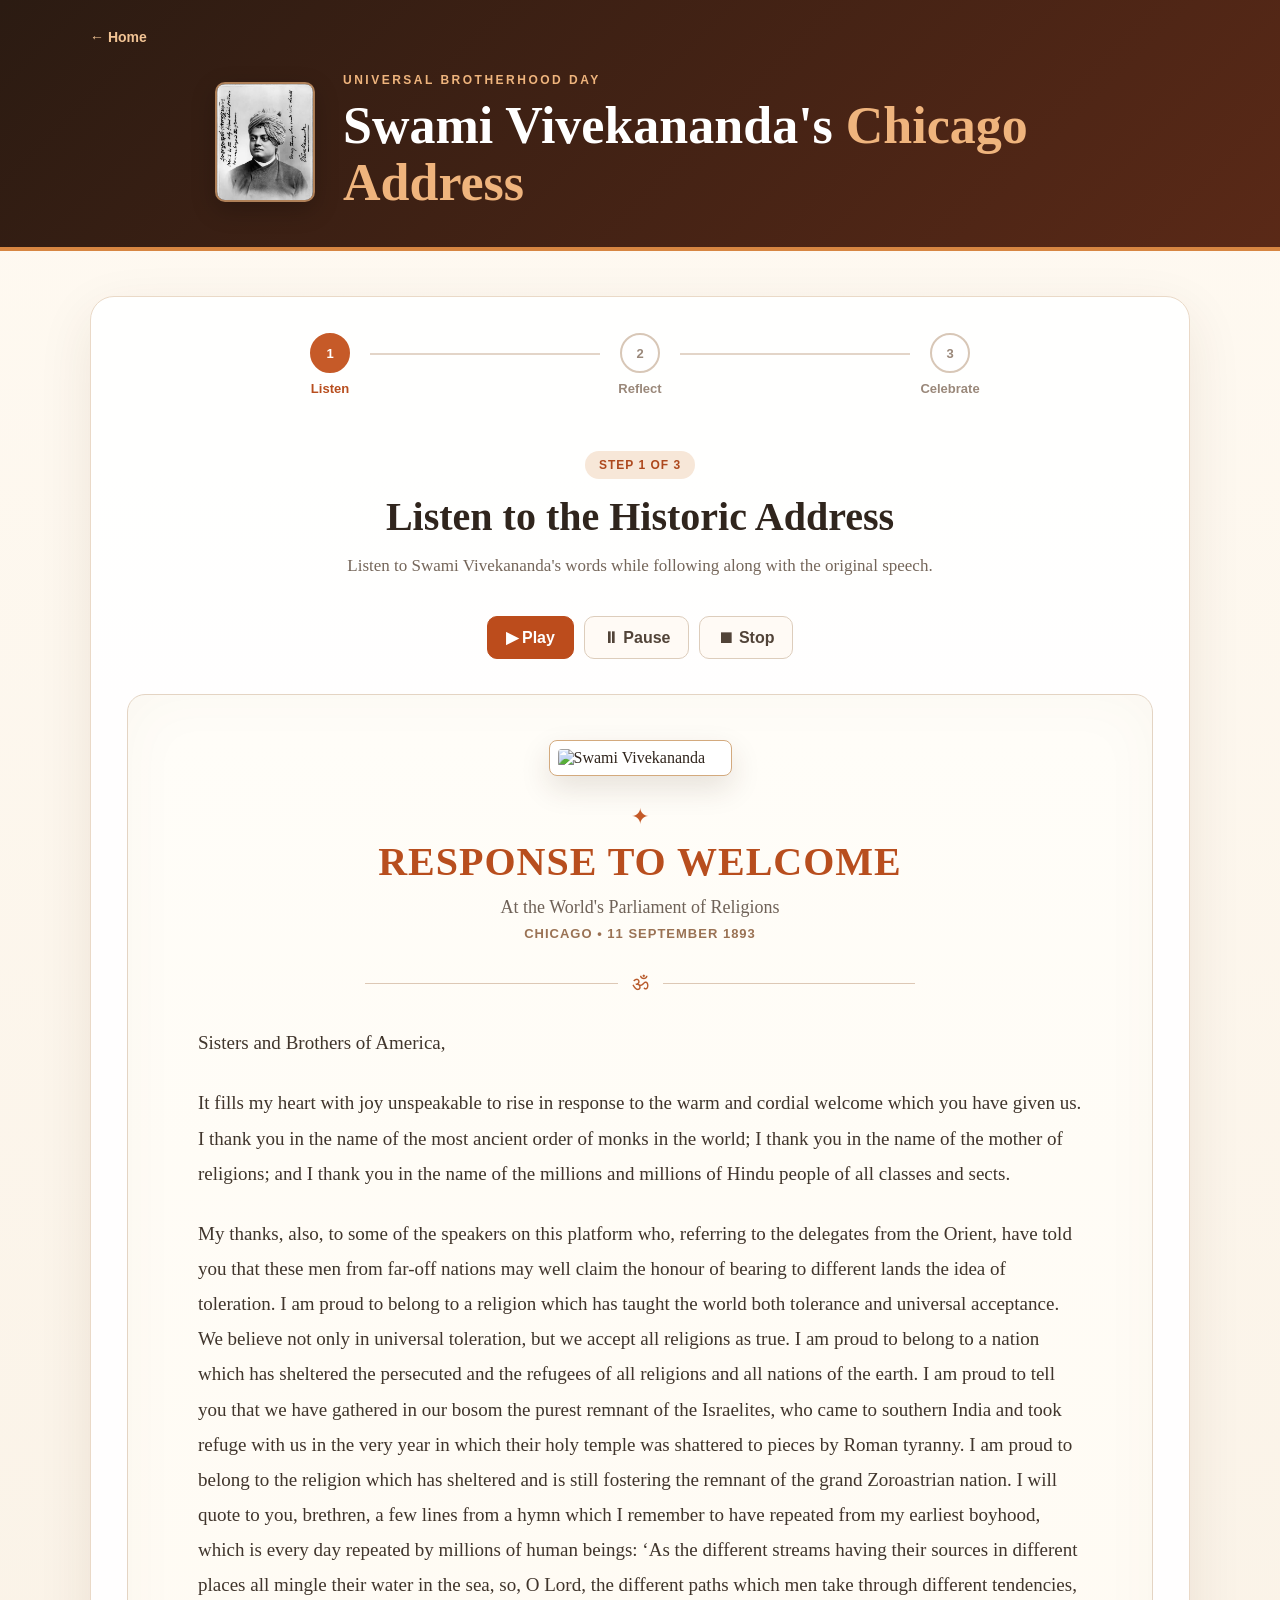
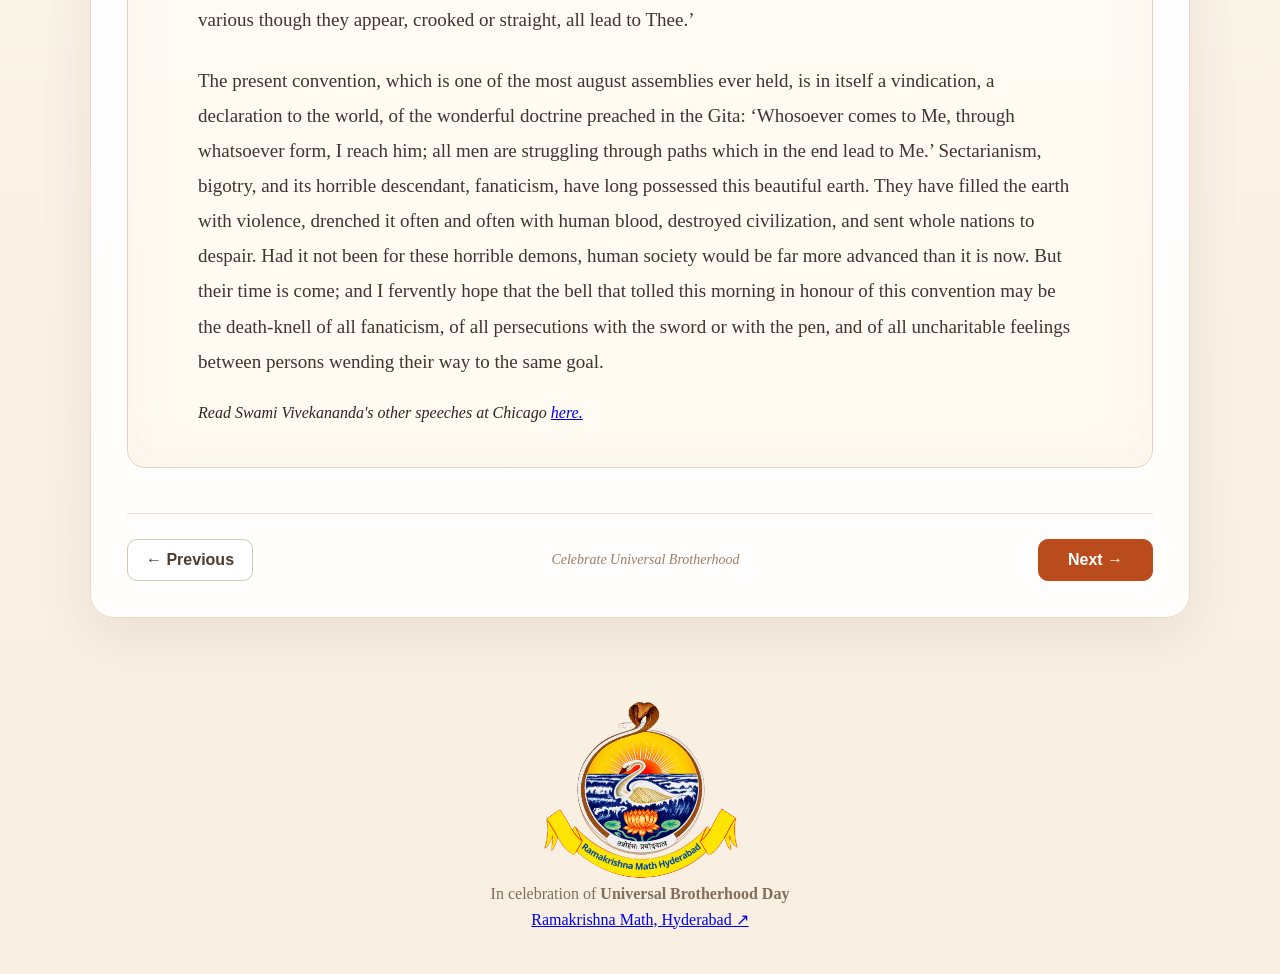
==== commit dbfd3225: "Added participation count" ====
--- a/content.html
+++ b/content.html
@@ -219,7 +219,7 @@
                         <p id="para_4"></p>
 
                     </section>
-
+                    <em>Read Swami Vivekananda's other speeches at Chicago <a href="https://belurmath.org/swami-vivekananda-speeches-at-the-parliament-of-religions-chicago-1893/" target="_blank" rel="noopener noreferrer">here.</a></em>
                 </section>
 
             </section>
@@ -350,7 +350,12 @@
                         </p>
 
                     </div>
-
+                    
+                    <p class="privacy-note">
+    🔒 Your privacy matters. Your name and photo are used only in your
+    browser to generate the certificate. They are not uploaded, stored,
+    or sent to any server.
+</p>
 
                     <div class="name-field">
 
@@ -418,18 +423,28 @@
 
 
     <footer class="site-footer">
+                <img src="math_logo.svg" style="width: 20vw; max-width: 200px; height: auto;" alt="Ramakrishna Math Logo" />
+
 
         <p>
             In celebration of
             <strong>Universal Brotherhood Day</strong>
         </p>
 
-        <span>
-            Ramakrishna Math • Hyderabad
-        </span>
+    <a
+        href="https://www.rkmath.org"
+        target="_blank"
+        rel="noopener noreferrer"
+        class="organizer-link"
+    >
+        Ramakrishna Math, Hyderabad ↗
+    </a>
 
     </footer>
 
+    <script src="https://cdn.jsdelivr.net/npm/@supabase/supabase-js@2"></script>
+
+<script src="./supabase.js"></script>
 
     <script src="constants.js"></script>
     <script src="app.js"></script>
--- a/style.css
+++ b/style.css
@@ -1,5 +1,5 @@
 /* =========================================================
-   GLOBAL
+GLOBAL
 ========================================================= */
 
 * {
@@ -14,18 +14,18 @@
     margin: 0;
 
     font-family:
-        Georgia,
-        "Times New Roman",
-        serif;
+    Georgia,
+    "Times New Roman",
+    serif;
 
     color: #30251d;
 
     background:
-        linear-gradient(
-            180deg,
-            #fffaf2 0%,
-            #f8efe2 100%
-        );
+    linear-gradient(
+    180deg,
+    #fffaf2 0%,
+    #f8efe2 100%
+    );
 
     min-height: 100vh;
 }
@@ -46,18 +46,18 @@
 
 
 /* =========================================================
-   HEADER
+HEADER
 ========================================================= */
 
 .site-header {
     padding: 28px 24px 36px;
 
     background:
-        linear-gradient(
-            135deg,
-            #2b1b12,
-            #5a2917
-        );
+    linear-gradient(
+    135deg,
+    #2b1b12,
+    #5a2917
+    );
 
     color: white;
 
@@ -108,23 +108,27 @@
 /* SWAMIJI IMAGE */
 
 .header-swami {
-    width: 110px;
-    height: 140px;
+    width: 100px;
+    height: 120px;
+
+    min-width: 100px;
+    max-width: 100px;
+
+    min-height: 120px;
+    max-height: 120px;
 
     object-fit: cover;
     object-position: top center;
 
-    flex-shrink: 0;
-
-    border-radius: 12px;
-
+    flex: 0 0 100px;
+
+    border-radius: 10px;
     border: 2px solid rgba(239, 180, 125, 0.65);
 
     box-shadow:
-        0 8px 25px
-        rgba(0, 0, 0, 0.22);
-}
-
+    0 8px 25px
+    rgba(0, 0, 0, 0.22);
+}
 
 /* TITLE */
 
@@ -176,12 +180,17 @@
     }
 
     .header-swami {
-        width: 75px;
-        height: 100px;
-
-        border-radius: 9px;
-    }
-
+        width: 70px;
+        height: 90px;
+
+        min-width: 70px;
+        max-width: 70px;
+
+        min-height: 90px;
+        max-height: 90px;
+
+        flex-basis: 70px;
+    }
     .header-title h1 {
         font-size: 28px;
     }
@@ -193,7 +202,7 @@
 }
 
 /* =========================================================
-   PAGE SHELL
+PAGE SHELL
 ========================================================= */
 
 .page-shell {
@@ -211,13 +220,13 @@
     border-radius: 24px;
 
     box-shadow:
-        0 18px 55px
-        rgba(73, 45, 26, 0.09);
-}
-
-
-/* =========================================================
-   JOURNEY PROGRESS
+    0 18px 55px
+    rgba(73, 45, 26, 0.09);
+}
+
+
+/* =========================================================
+JOURNEY PROGRESS
 ========================================================= */
 
 .journey-progress {
@@ -281,7 +290,7 @@
 
 
 /* =========================================================
-   SECTION HEADINGS
+SECTION HEADINGS
 ========================================================= */
 
 .section-heading {
@@ -328,7 +337,7 @@
 
 
 /* =========================================================
-   SPEECH CONTROLS
+SPEECH CONTROLS
 ========================================================= */
 
 .speech-controls {
@@ -355,9 +364,9 @@
     font-weight: 700;
 
     transition:
-        transform 0.18s ease,
-        background 0.18s ease,
-        box-shadow 0.18s ease;
+    transform 0.18s ease,
+    background 0.18s ease,
+    box-shadow 0.18s ease;
 }
 
 .control-btn {
@@ -390,7 +399,7 @@
 
 
 /* =========================================================
-   SPEECH DOCUMENT
+SPEECH DOCUMENT
 ========================================================= */
 
 #speech_container {
@@ -400,14 +409,14 @@
     border-radius: 18px;
 
     background:
-        linear-gradient(
-            rgba(255, 253, 248, 0.96),
-            rgba(255, 250, 241, 0.96)
-        );
+    linear-gradient(
+    rgba(255, 253, 248, 0.96),
+    rgba(255, 250, 241, 0.96)
+    );
 
     box-shadow:
-        inset 0 0 60px
-        rgba(119, 77, 40, 0.035);
+    inset 0 0 60px
+    rgba(119, 77, 40, 0.035);
 }
 
 .speech-portrait {
@@ -426,8 +435,8 @@
     background: #fff;
 
     box-shadow:
-        0 12px 30px
-        rgba(64, 39, 22, 0.13);
+    0 12px 30px
+    rgba(64, 39, 22, 0.13);
 }
 
 .portrait-frame img {
@@ -504,7 +513,7 @@
 
 
 /* =========================================================
-   SPEECH TEXT
+SPEECH TEXT
 ========================================================= */
 
 #speech_main_text {
@@ -540,8 +549,8 @@
     border-radius: 4px;
 
     transition:
-        background 0.12s ease,
-        color 0.12s ease;
+    background 0.12s ease,
+    color 0.12s ease;
 }
 
 .word-active {
@@ -553,7 +562,7 @@
 
 
 /* =========================================================
-   QUIZ
+QUIZ
 ========================================================= */
 
 #quiz_content,
@@ -648,8 +657,8 @@
     cursor: pointer;
 
     transition:
-        border 0.15s ease,
-        background 0.15s ease;
+    border 0.15s ease,
+    background 0.15s ease;
 }
 
 .quiz-option:hover {
@@ -715,7 +724,7 @@
 
 
 /* =========================================================
-   SELFIE / CERTIFICATE
+SELFIE / CERTIFICATE
 ========================================================= */
 
 .selfie-taker {
@@ -728,11 +737,11 @@
     border-radius: 18px;
 
     background:
-        linear-gradient(
-            135deg,
-            #fffaf3,
-            #f8eadb
-        );
+    linear-gradient(
+    135deg,
+    #fffaf3,
+    #f8eadb
+    );
 
     text-align: center;
 }
@@ -812,16 +821,16 @@
     font-size: 16px;
 
     transition:
-        border 0.2s ease,
-        box-shadow 0.2s ease;
+    border 0.2s ease,
+    box-shadow 0.2s ease;
 }
 
 #user_name:focus {
     border-color: #c45b29;
 
     box-shadow:
-        0 0 0 3px
-        rgba(196, 91, 41, 0.12);
+    0 0 0 3px
+    rgba(196, 91, 41, 0.12);
 }
 
 .selfie-btn {
@@ -834,23 +843,23 @@
 /* Camera */
 
 #selfie_taker video {
-  display: block;
-
-  width: min(100%, 600px);
-  height: auto;
-  aspect-ratio: 2 / 3;
-
-  margin: 25px auto;
-
-  object-fit: contain;
-  object-position: center;
-
-  transform: scaleX(-1);
-
-  background: #111;
-
-  border: 6px solid white;
-  border-radius: 20px;
+    display: block;
+
+    width: min(100%, 600px);
+    height: auto;
+    aspect-ratio: 2 / 3;
+
+    margin: 25px auto;
+
+    object-fit: contain;
+    object-position: center;
+
+    transform: scaleX(-1);
+
+    background: #111;
+
+    border: 6px solid white;
+    border-radius: 20px;
 }
 
 /* Certificate preview */
@@ -867,8 +876,8 @@
     border-radius: 10px;
 
     box-shadow:
-        0 15px 40px
-        rgba(57, 36, 21, 0.16);
+    0 15px 40px
+    rgba(57, 36, 21, 0.16);
 }
 
 .capture-btn,
@@ -891,66 +900,66 @@
 
 
 .participation-message {
-  max-width: 650px;
-
-  margin: 30px auto 10px;
-  padding: 24px 28px;
-
-  text-align: center;
-
-  background: #fff8ef;
-
-  border: 1px solid #ead4bd;
-  border-radius: 16px;
-
-  box-shadow:
+    max-width: 650px;
+
+    margin: 30px auto 10px;
+    padding: 24px 28px;
+
+    text-align: center;
+
+    background: #fff8ef;
+
+    border: 1px solid #ead4bd;
+    border-radius: 16px;
+
+    box-shadow:
     0 8px 25px rgba(80, 48, 25, 0.07);
 }
 
 .participation-icon {
-  display: block;
-
-  margin-bottom: 8px;
-
-  color: #c35422;
-  font-size: 22px;
+    display: block;
+
+    margin-bottom: 8px;
+
+    color: #c35422;
+    font-size: 22px;
 }
 
 .thank-you {
-  margin: 0 0 10px;
-
-  color: #a7431c;
-
-  font-family: Georgia, serif;
-  font-size: 22px;
-  font-weight: bold;
+    margin: 0 0 10px;
+
+    color: #a7431c;
+
+    font-family: Georgia, serif;
+    font-size: 22px;
+    font-weight: bold;
 }
 
 .invitation {
-  margin: 0;
-
-  color: #5d4a3d;
-
-  font-size: 16px;
-  line-height: 1.7;
+    margin: 0;
+
+    color: #5d4a3d;
+
+    font-size: 16px;
+    line-height: 1.7;
 }
 
 .invitation strong {
-  color: #8f3c1c;
+    color: #8f3c1c;
 }
 
 .invitation-closing {
-  margin: 12px 0 0;
-
-  color: #806653;
-
-  font-size: 14px;
-  font-style: italic;
-}
-
-
-/* =========================================================
-   BOTTOM NAVIGATION
+    margin: 12px 0 0;
+
+    color: #806653;
+
+    font-size: 14px;
+    font-style: italic;
+}
+
+
+/* =========================================================
+BOTTOM NAVIGATION
 ========================================================= */
 
 .flow-navigation {
@@ -1001,7 +1010,7 @@
 
 
 /* =========================================================
-   SITE FOOTER
+SITE FOOTER
 ========================================================= */
 
 .site-footer {
@@ -1024,9 +1033,24 @@
     text-transform: uppercase;
 }
 
-
-/* =========================================================
-   MOBILE
+.privacy-note {
+    max-width: 600px;
+    margin: 18px auto;
+
+    padding: 12px 16px;
+
+    background: #f8f4ee;
+    border-radius: 10px;
+
+    color: #6f6258;
+
+    font-size: 13px;
+    line-height: 1.6;
+    text-align: center;
+}
+
+/* =========================================================
+MOBILE
 ========================================================= */
 
 @media (max-width: 700px) {
@@ -1117,3 +1141,5 @@
     }
 
 }
+
+
